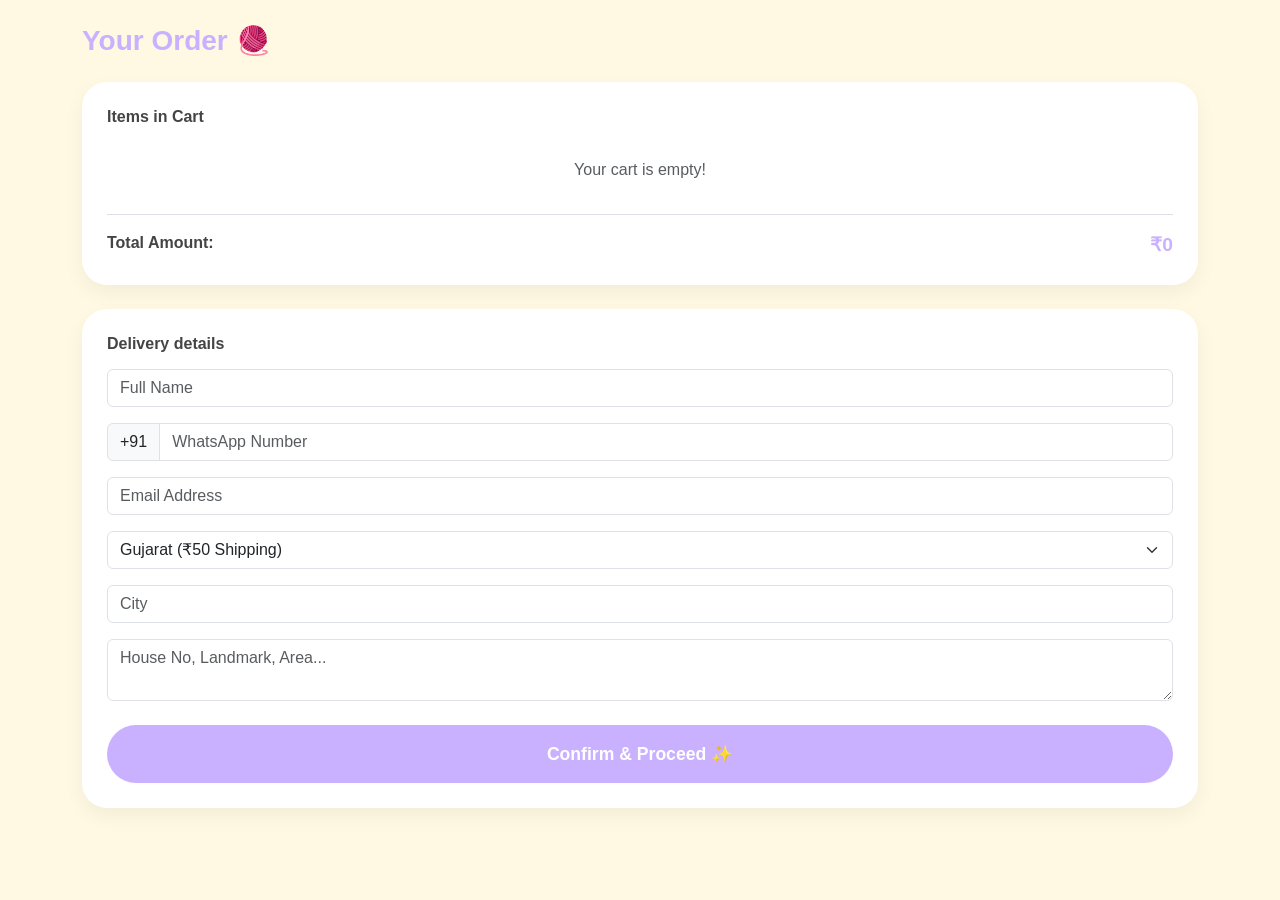
==== cart.html @ 264b445e "Update cart.html" ====
<!DOCTYPE html>
<html lang="en">
<head>
    <meta charset="UTF-8">
    <meta name="viewport" content="width=device-width, initial-scale=1.0">
    <meta name="color-scheme" content="light">
    <title>Cart | Nifty Knots 🧶</title>
    <link href="https://cdn.jsdelivr.net/npm/bootstrap@5.3.0/dist/css/bootstrap.min.css" rel="stylesheet">
    <link rel="stylesheet" href="https://cdnjs.cloudflare.com/ajax/libs/font-awesome/6.0.0/css/all.min.css">
    <style>
        :root { color-scheme: light !important; }
        body { background-color: #FFF9E3 !important; font-family: 'Quicksand', sans-serif; color: #444 !important; }
        .glass-card { background: white; border-radius: 25px; padding: 25px; box-shadow: 0 8px 20px rgba(0,0,0,0.05); border: none; }
        .btn-confirm { background: #C9B1FF; color: white; border-radius: 50px; font-weight: bold; padding: 16px; width: 100%; border: none; font-size: 1.1rem; }
        .item-row { display: flex; justify-content: space-between; align-items: center; margin-bottom: 12px; font-size: 0.95rem; }
        .delete-btn { color: #ff6b6b; cursor: pointer; margin-left: 15px; font-size: 1.1rem; }
    </style>
</head>
<body>

<div class="container py-4">
    <h3 class="fw-bold mb-4" style="color: #C9B1FF;">Your Order 🧶</h3>

    <div class="glass-card mb-4">
        <h6 class="fw-bold mb-3">Items in Cart</h6>
        <div id="cart-list"></div>
        <div class="d-flex justify-content-between fw-bold border-top pt-3 mt-2">
            <span>Total Amount:</span>
            <span id="final-total" style="color: #C9B1FF; font-size: 1.2rem;">₹0</span>
        </div>
    </div>

    <div class="glass-card">
        <h6 class="fw-bold mb-3">Delivery details</h6>
        <form id="orderForm">
            <input type="text" name="name" class="form-control mb-3" placeholder="Full Name" required>
            <div class="input-group mb-3">
                <span class="input-group-text">+91</span>
                <input type="tel" name="phone" class="form-control" placeholder="WhatsApp Number" required>
            </div>
            <input type="email" name="email" class="form-control mb-3" placeholder="Email Address" required>
            
            <select name="state" id="stateSelect" class="form-select mb-3" onchange="calcTotal()" required>
                <option value="Gujarat">Gujarat (₹50 Shipping)</option>
                <option value="Other">Outside Gujarat (₹60 Shipping)</option>
            </select>

            <input type="text" name="city" id="cityInput" class="form-control mb-3" placeholder="City" oninput="calcTotal()" required>
            <textarea name="address" id="addressInput" class="form-control mb-4" placeholder="House No, Landmark, Area..." oninput="calcTotal()" required></textarea>

            <button type="submit" id="submitBtn" class="btn-confirm">Confirm & Proceed ✨</button>
        </form>
    </div>
</div>

<script>
    const cartKey = 'cart'; 

    function loadCart() {
        const cart = JSON.parse(localStorage.getItem(cartKey)) || [];
        const container = document.getElementById('cart-list');
        
        if (cart.length === 0) {
            container.innerHTML = "<p class='text-center text-muted py-3'>Your cart is empty!</p>";
            document.getElementById('final-total').innerText = "₹0";
            return;
        }

        container.innerHTML = cart.map((item, index) => `
            <div class="item-row">
                <div>
                    <span class="fw-bold">${item.name}</span><br>
                    <small class="text-muted">₹${item.price} x ${item.qty}</small>
                </div>
                <div class="d-flex align-items-center">
                    <span class="fw-bold">₹${item.price * item.qty}</span>
                    <i class="fa-solid fa-trash-can delete-btn" onclick="removeItem(${index})"></i>
                </div>
            </div>
        `).join('');
        calcTotal();
    }

    function removeItem(index) {
        let cart = JSON.parse(localStorage.getItem(cartKey)) || [];
        cart.splice(index, 1);
        localStorage.setItem(cartKey, JSON.stringify(cart));
        loadCart();
    }

    function calcTotal() {
        const cart = JSON.parse(localStorage.getItem(cartKey)) || [];
        const subtotal = cart.reduce((s, i) => s + (i.price * i.qty), 0);
        if(subtotal === 0) return 0;

        const state = document.getElementById('stateSelect').value;
        const city = document.getElementById('cityInput').value.toLowerCase();
        const address = document.getElementById('addressInput').value.toLowerCase();
        
        let shipping = (state === "Gujarat") ? 50 : 60;
        const local = ['new ranip', 'ranip', 'gota', 'chandlodiya', 'chenpur'];
        if (local.some(l => city.includes(l) || address.includes(l))) { shipping = 0; }

        const total = subtotal + shipping;
        document.getElementById('final-total').innerText = "₹" + total;
        return total;
    }

    document.getElementById('orderForm').onsubmit = function(e) {
        e.preventDefault();
        const btn = document.getElementById('submitBtn');
        btn.disabled = true;
        btn.innerText = "Saving Order...";

        const cart = JSON.parse(localStorage.getItem(cartKey)) || [];
        const total = calcTotal();
        const formData = new FormData(this);
        const data = Object.fromEntries(formData);
        
        data.total = total;
        data.items = cart.map(i => `${i.name}(${i.qty})`).join(', ');
        data.full_address = `${data.address}, ${data.city}, ${data.state}`;

        // UPDATED URL
        fetch('https://script.google.com/macros/s/AKfycbwwbtWc_hqP3KbiMzUPmz3i2vOzkCCA-EmuBoJXpONwZKbq5T8bykdrGoA36e7zXP0T/exec', {
            method: 'POST',
            mode: 'no-cors',
            body: JSON.stringify(data)
        }).then(() => {
            alert("Order placed! Sending to payment...");
            window.location.href = `payment.html?amt=${total}`;
        }).catch(() => {
            btn.disabled = false;
            btn.innerText = "Confirm & Proceed ✨";
        });
    };

    window.onload = loadCart;
</script>
</body>
</html>
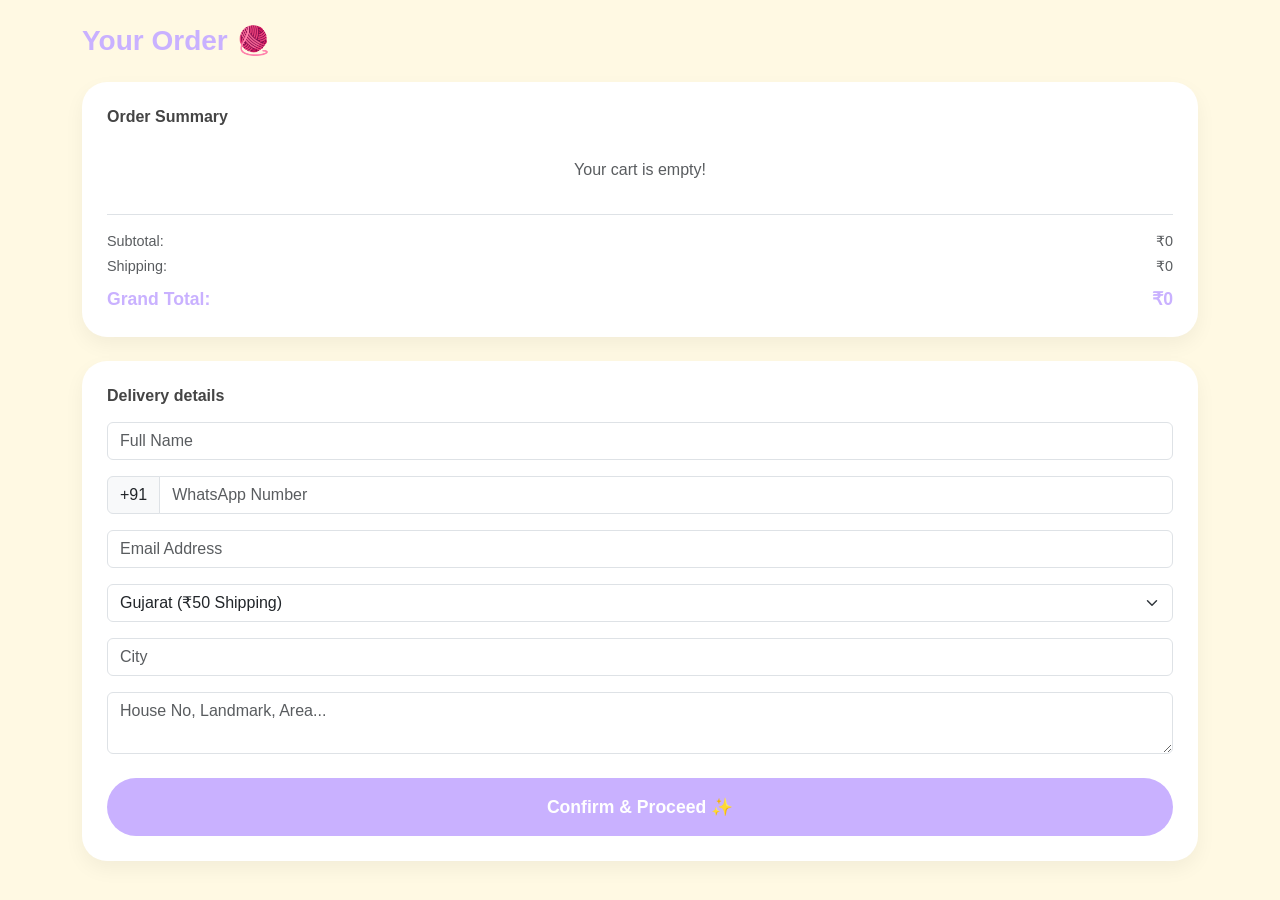
==== commit 7f2b5a2b: "Update cart.html" ====
--- a/cart.html
+++ b/cart.html
@@ -22,11 +22,22 @@
     <h3 class="fw-bold mb-4" style="color: #C9B1FF;">Your Order 🧶</h3>
 
     <div class="glass-card mb-4">
-        <h6 class="fw-bold mb-3">Items in Cart</h6>
+        <h6 class="fw-bold mb-3">Order Summary</h6>
         <div id="cart-list"></div>
-        <div class="d-flex justify-content-between fw-bold border-top pt-3 mt-2">
-            <span>Total Amount:</span>
-            <span id="final-total" style="color: #C9B1FF; font-size: 1.2rem;">₹0</span>
+        
+        <div class="border-top pt-3 mt-2" style="font-size: 0.9rem;">
+            <div class="d-flex justify-content-between text-muted mb-1">
+                <span>Subtotal:</span>
+                <span id="subtotal-val">₹0</span>
+            </div>
+            <div class="d-flex justify-content-between text-muted mb-2">
+                <span id="shipping-label">Shipping:</span>
+                <span id="shipping-val">₹0</span>
+            </div>
+            <div class="d-flex justify-content-between fw-bold" style="font-size: 1.1rem; color: #C9B1FF;">
+                <span>Grand Total:</span>
+                <span id="final-total">₹0</span>
+            </div>
         </div>
     </div>
 
@@ -122,7 +133,7 @@
         data.full_address = `${data.address}, ${data.city}, ${data.state}`;
 
         // UPDATED URL
-        fetch('https://script.google.com/macros/s/AKfycbwwbtWc_hqP3KbiMzUPmz3i2vOzkCCA-EmuBoJXpONwZKbq5T8bykdrGoA36e7zXP0T/exec', {
+        fetch('https://script.google.com/macros/s/AKfycbxh2H-50dBWSo_8YI0vvmkj2CPpKSfpwOeVU7urciKh40V0s3lPlgvMseR9uskxftTG/exec', {
             method: 'POST',
             mode: 'no-cors',
             body: JSON.stringify(data)
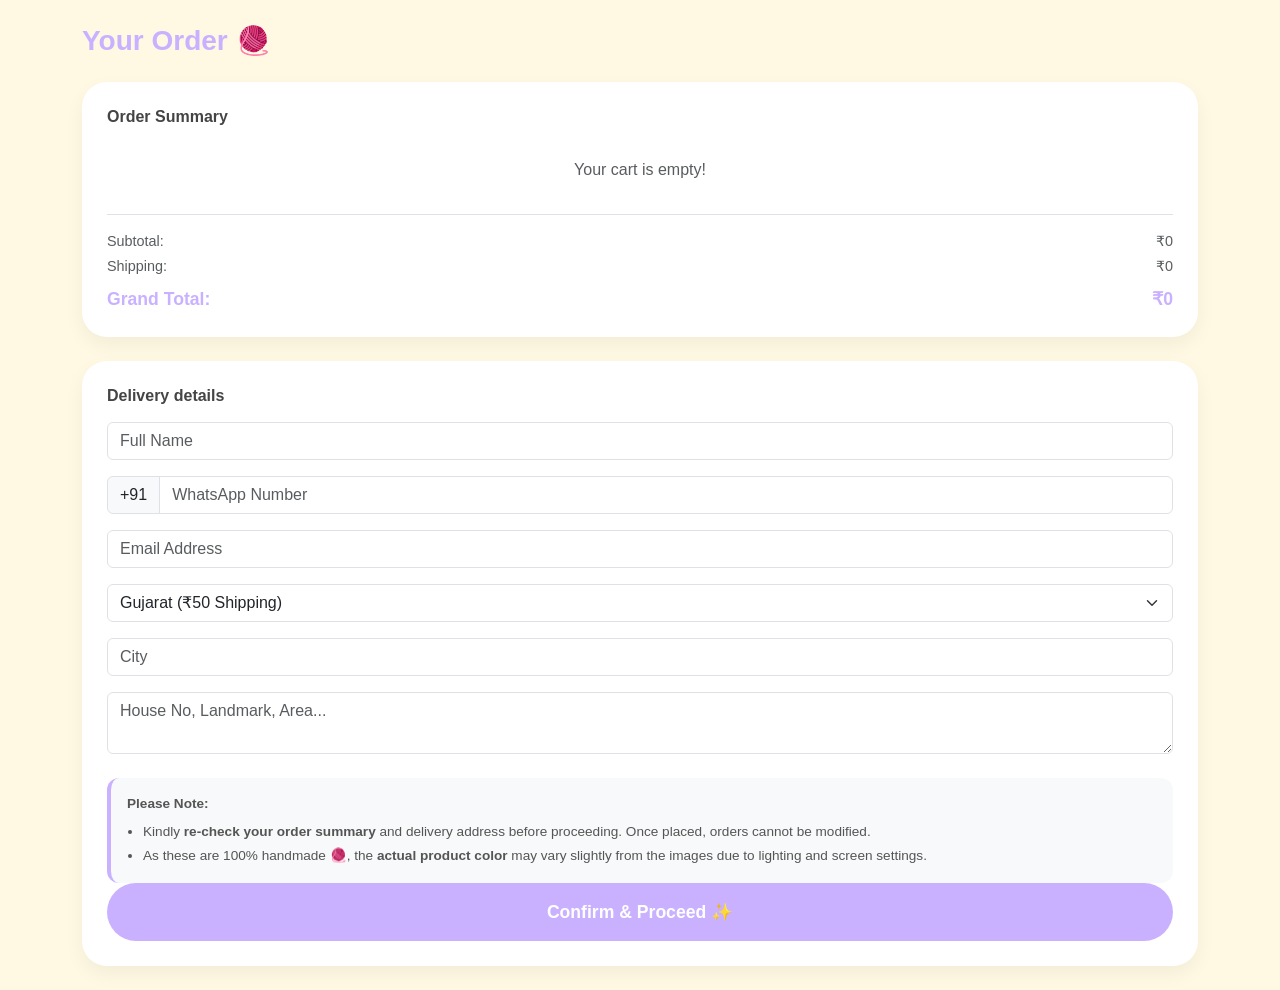
==== commit 4c757186: "Update cart.html" ====
--- a/cart.html
+++ b/cart.html
@@ -59,6 +59,14 @@
             <input type="text" name="city" id="cityInput" class="form-control mb-3" placeholder="City" oninput="calcTotal()" required>
             <textarea name="address" id="addressInput" class="form-control mb-4" placeholder="House No, Landmark, Area..." oninput="calcTotal()" required></textarea>
 
+            <div class="mt-4 p-3" style="background-color: #f8f9fa; border-radius: 12px; border-left: 4px solid #C9B1FF; font-size: 0.85rem; color: #555;">
+                <p class="mb-2"><strong>Please Note:</strong></p>
+                <ul class="ps-3 mb-0">
+                    <li class="mb-1">Kindly <b>re-check your order summary</b> and delivery address before proceeding. Once placed, orders cannot be modified.</li>
+                    <li>As these are 100% handmade 🧶, the <b>actual product color</b> may vary slightly from the images due to lighting and screen settings.</li>
+                </ul>
+            </div>
+            
             <button type="submit" id="submitBtn" class="btn-confirm">Confirm & Proceed ✨</button>
         </form>
     </div>
@@ -100,22 +108,46 @@
     }
 
     function calcTotal() {
-        const cart = JSON.parse(localStorage.getItem(cartKey)) || [];
-        const subtotal = cart.reduce((s, i) => s + (i.price * i.qty), 0);
-        if(subtotal === 0) return 0;
+    const cart = JSON.parse(localStorage.getItem(cartKey)) || [];
+    const subtotal = cart.reduce((s, i) => s + (i.price * i.qty), 0);
+    
+    if(subtotal === 0) {
+        document.getElementById('subtotal-val').innerText = "₹0";
+        document.getElementById('shipping-val').innerText = "₹0";
+        document.getElementById('final-total').innerText = "₹0";
+        return 0;
+    }
 
-        const state = document.getElementById('stateSelect').value;
-        const city = document.getElementById('cityInput').value.toLowerCase();
-        const address = document.getElementById('addressInput').value.toLowerCase();
-        
-        let shipping = (state === "Gujarat") ? 50 : 60;
-        const local = ['new ranip', 'ranip', 'gota', 'chandlodiya', 'chenpur'];
-        if (local.some(l => city.includes(l) || address.includes(l))) { shipping = 0; }
+    const state = document.getElementById('stateSelect').value;
+    const city = document.getElementById('cityInput').value.toLowerCase();
+    const address = document.getElementById('addressInput').value.toLowerCase();
+    
+    // Default Shipping
+    let shipping = (state === "Gujarat") ? 50 : 60;
+    let shippingLabel = `Shipping (${state}):`;
 
-        const total = subtotal + shipping;
-        document.getElementById('final-total').innerText = "₹" + total;
-        return total;
+    // 📍 FREE LOCAL DELIVERY CHECK
+    // This looks for these words in the City or Address fields
+    const localAreas = ['new ranip', 'ranip', 'gota', 'chandlodiya', 'chenpur', 'jagatpur', 'ahmedabad'];
+    
+    // Check if the customer mentioned a local area
+    const isLocal = localAreas.some(area => city.includes(area) || address.includes(area));
+
+    if (isLocal) {
+        shipping = 0;
+        shippingLabel = "Shipping (Local Free Delivery) ✨:";
     }
+
+    const total = subtotal + shipping;
+
+    // Update the UI
+    document.getElementById('subtotal-val').innerText = "₹" + subtotal;
+    document.getElementById('shipping-label').innerText = shippingLabel;
+    document.getElementById('shipping-val').innerText = "₹" + shipping;
+    document.getElementById('final-total').innerText = "₹" + total;
+
+    return total;
+}
 
     document.getElementById('orderForm').onsubmit = function(e) {
         e.preventDefault();
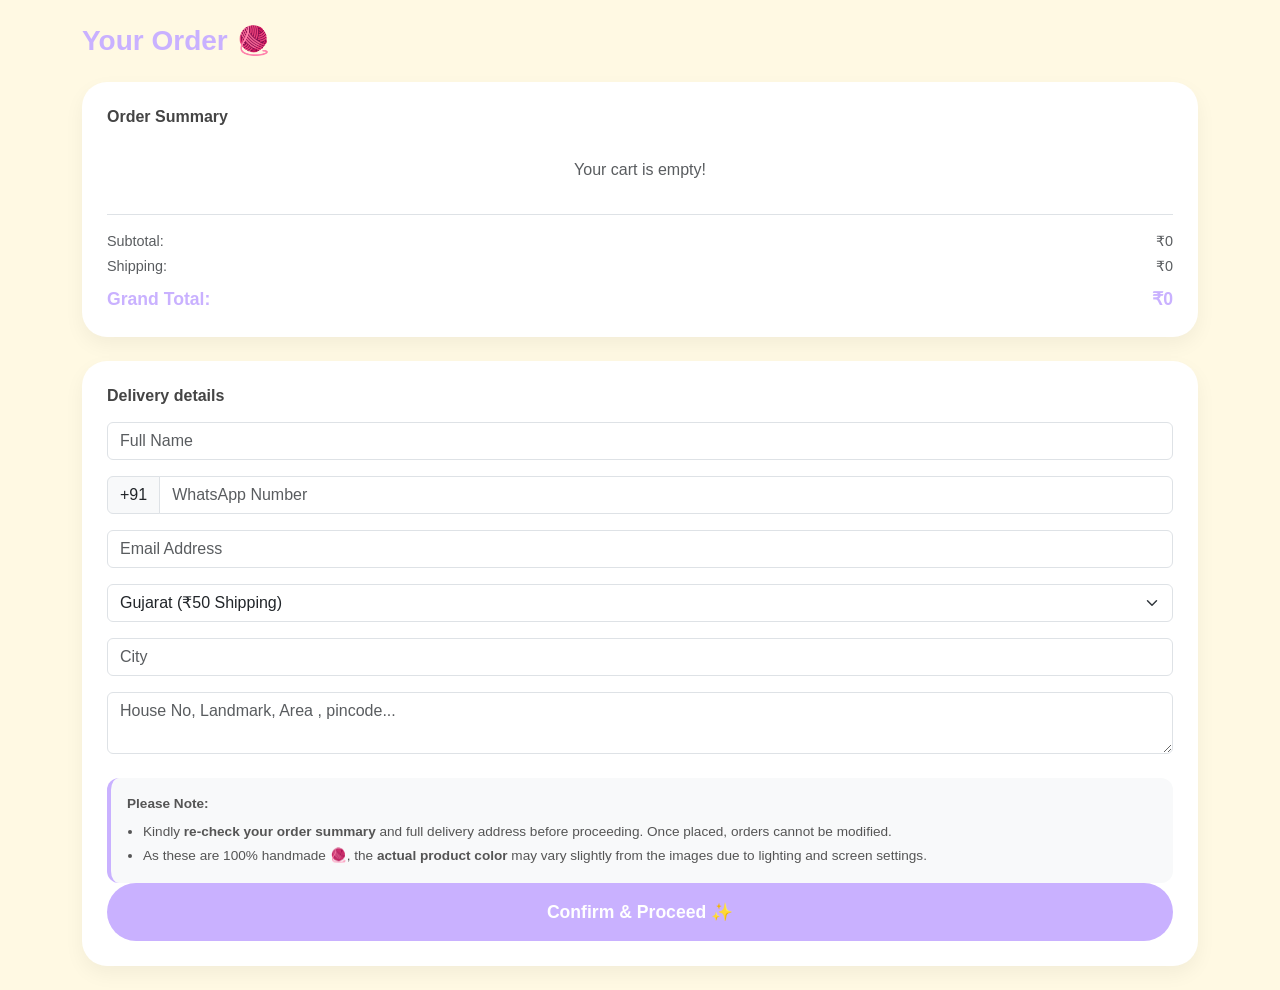
==== commit 3d2bc8d5: "Update cart.html" ====
--- a/cart.html
+++ b/cart.html
@@ -57,12 +57,12 @@
             </select>
 
             <input type="text" name="city" id="cityInput" class="form-control mb-3" placeholder="City" oninput="calcTotal()" required>
-            <textarea name="address" id="addressInput" class="form-control mb-4" placeholder="House No, Landmark, Area..." oninput="calcTotal()" required></textarea>
+            <textarea name="address" id="addressInput" class="form-control mb-4" placeholder="House No, Landmark, Area , pincode..." oninput="calcTotal()" required></textarea>
 
             <div class="mt-4 p-3" style="background-color: #f8f9fa; border-radius: 12px; border-left: 4px solid #C9B1FF; font-size: 0.85rem; color: #555;">
                 <p class="mb-2"><strong>Please Note:</strong></p>
                 <ul class="ps-3 mb-0">
-                    <li class="mb-1">Kindly <b>re-check your order summary</b> and delivery address before proceeding. Once placed, orders cannot be modified.</li>
+                    <li class="mb-1">Kindly <b>re-check your order summary</b> and full delivery address before proceeding. Once placed, orders cannot be modified.</li>
                     <li>As these are 100% handmade 🧶, the <b>actual product color</b> may vary slightly from the images due to lighting and screen settings.</li>
                 </ul>
             </div>
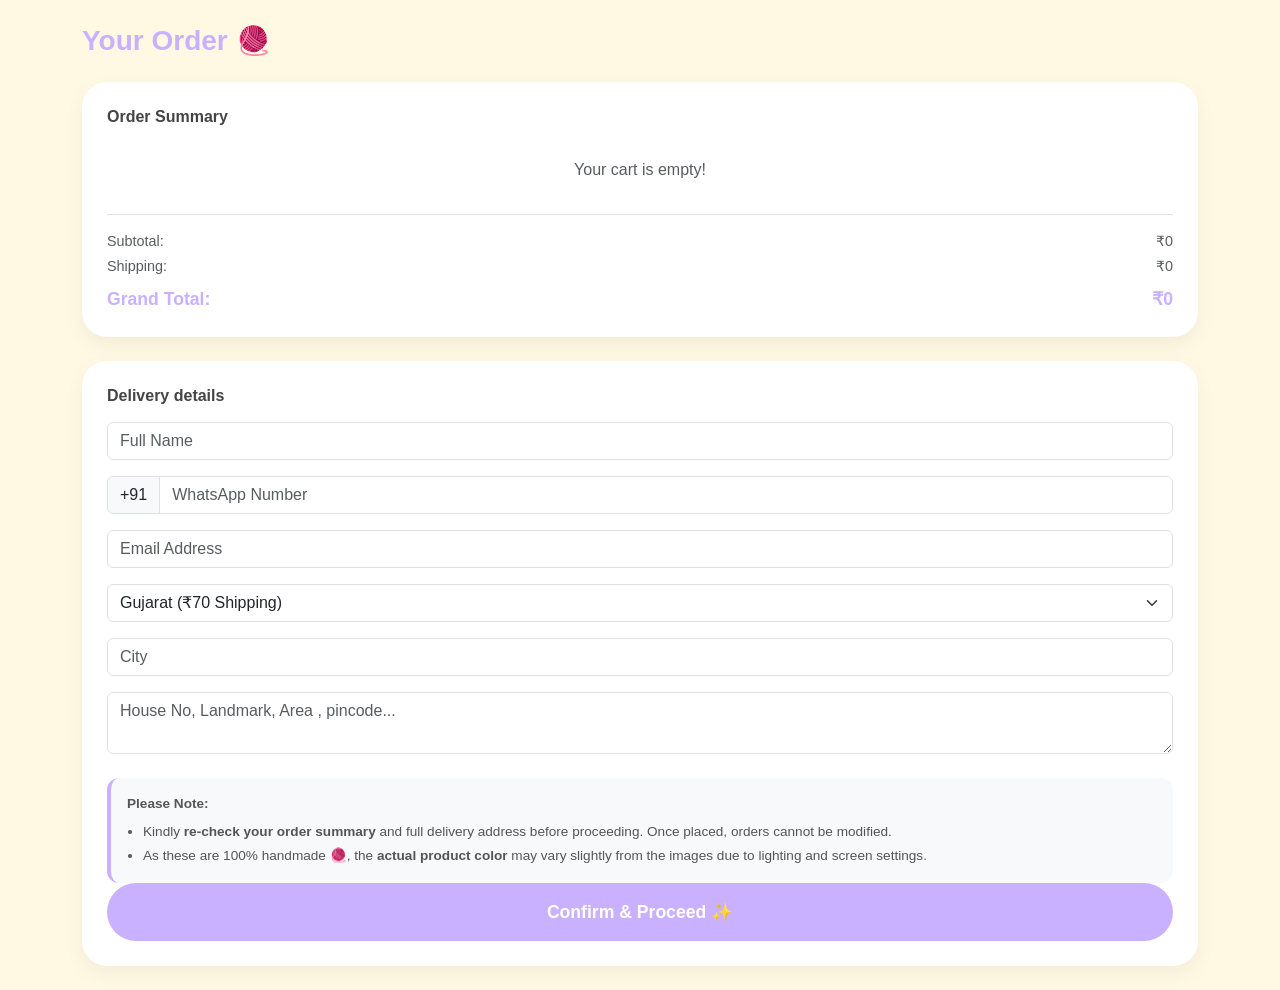
==== commit ee1fe4e9: "Update cart.html" ====
--- a/cart.html
+++ b/cart.html
@@ -52,8 +52,8 @@
             <input type="email" name="email" class="form-control mb-3" placeholder="Email Address" required>
             
             <select name="state" id="stateSelect" class="form-select mb-3" onchange="calcTotal()" required>
-                <option value="Gujarat">Gujarat (₹50 Shipping)</option>
-                <option value="Other">Outside Gujarat (₹60 Shipping)</option>
+                <option value="Gujarat">Gujarat (₹70 Shipping)</option>
+                <option value="Other">Outside Gujarat (₹90 Shipping)</option>
             </select>
 
             <input type="text" name="city" id="cityInput" class="form-control mb-3" placeholder="City" oninput="calcTotal()" required>
@@ -123,12 +123,12 @@
     const address = document.getElementById('addressInput').value.toLowerCase();
     
     // Default Shipping
-    let shipping = (state === "Gujarat") ? 50 : 60;
+    let shipping = (state === "Gujarat") ? 70 : 90;
     let shippingLabel = `Shipping (${state}):`;
 
     // 📍 FREE LOCAL DELIVERY CHECK
     // This looks for these words in the City or Address fields
-    const localAreas = ['new ranip', 'ranip', 'gota', 'chandlodiya', 'chenpur', 'jagatpur', 'ahmedabad'];
+    const localAreas = ['new ranip', 'ranip', 'gota', 'chandlodiya', 'chenpur', 'jagatpur'];
     
     // Check if the customer mentioned a local area
     const isLocal = localAreas.some(area => city.includes(area) || address.includes(area));
